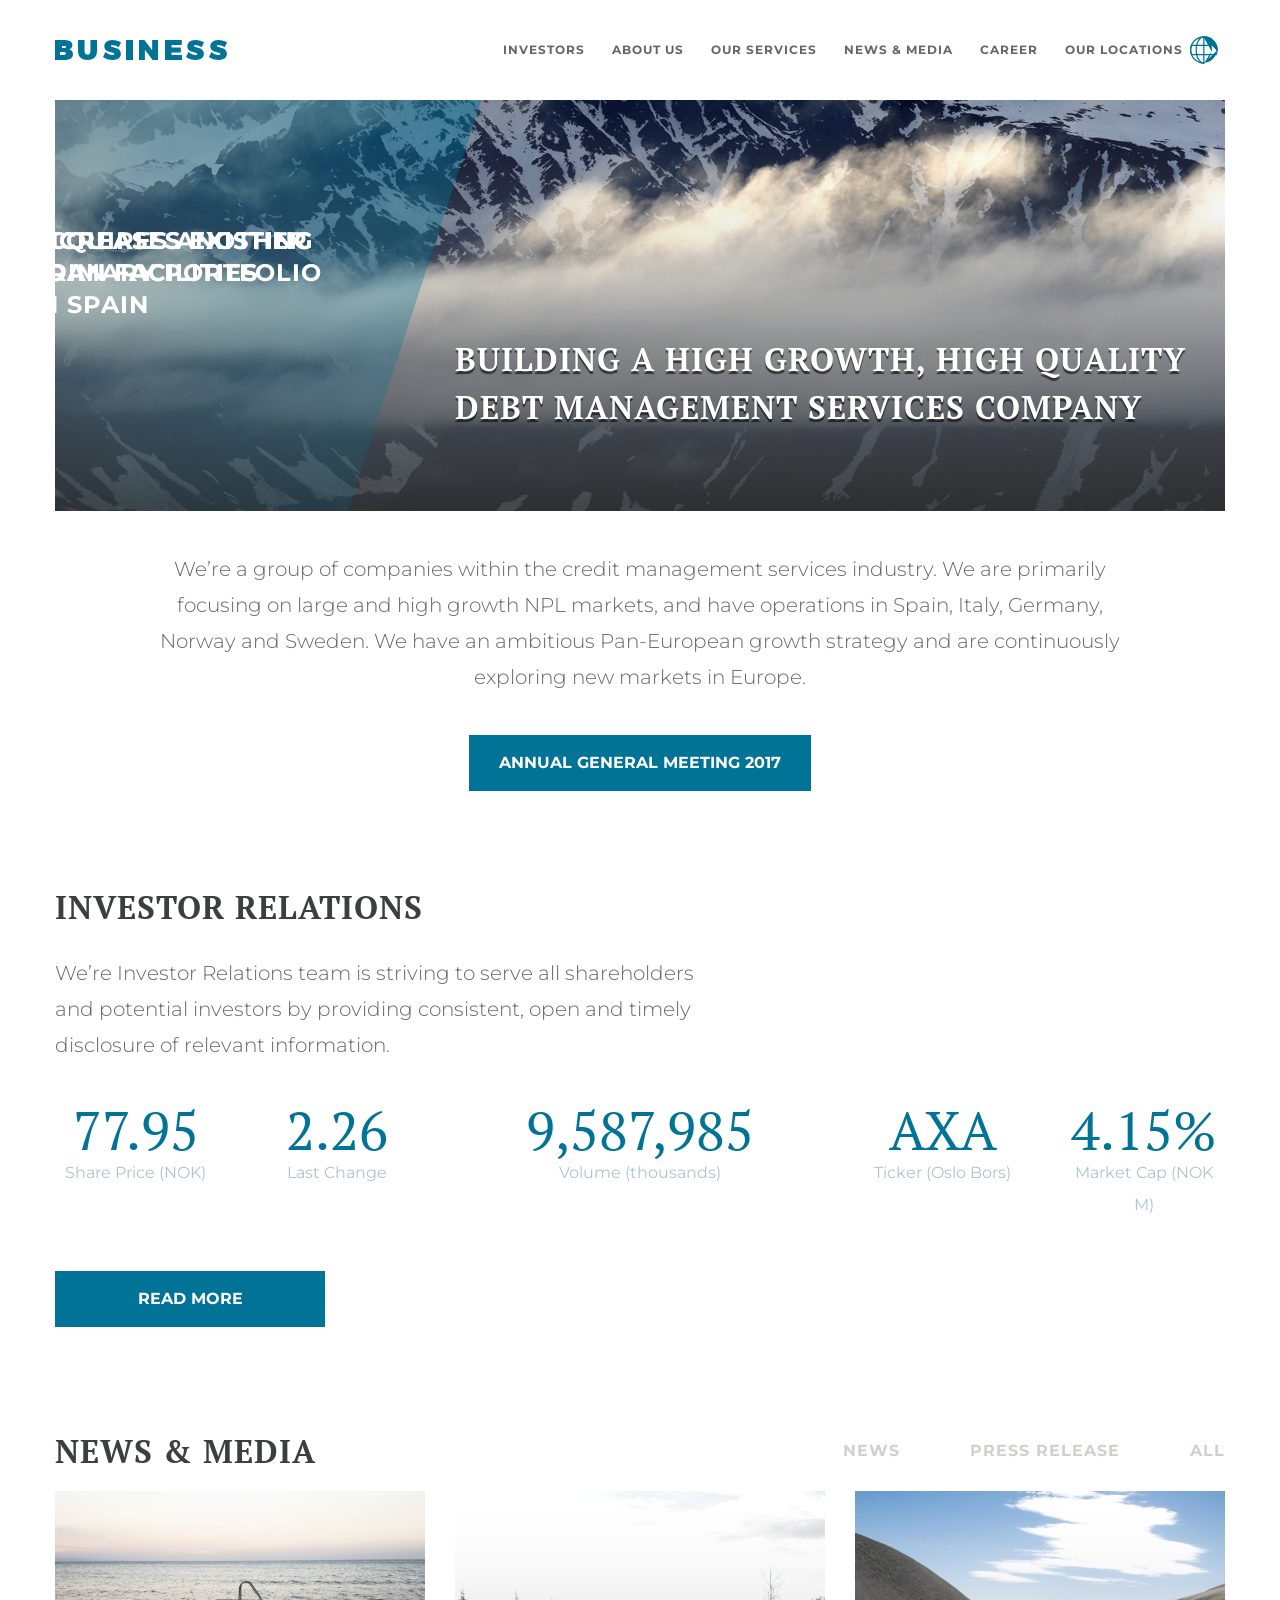
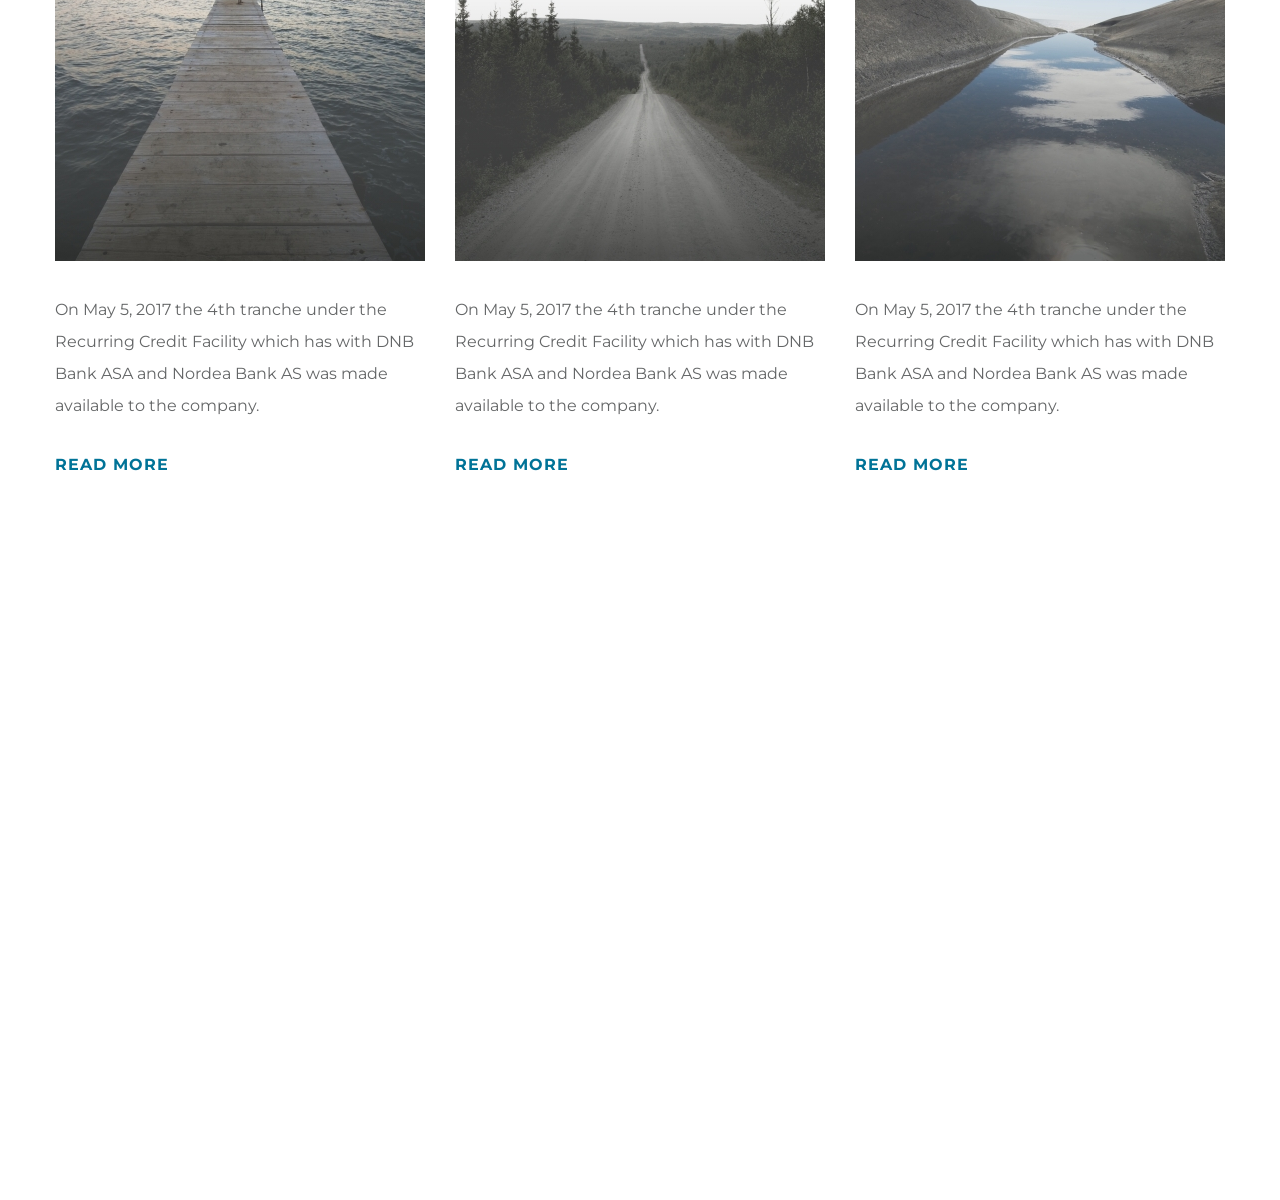
==== index.html @ c6683159 "Expereiment with news&media section" ====
<!DOCTYPE html>
<html lang="en">

<head>
	<meta charset="UTF-8">
	<meta http-equiv="X-UA-Compatible" content="IE=edge">
	<meta name="viewport" content="width=device-width, initial-scale=1.0">
	<title>Bussiness UI</title>
	<link rel="stylesheet" href="css/styles.css">
</head>

<body>
	<div class="wrapper">
		<div class="container">
			<header class="header">
				<div class="header__row">
					<a class="header__logo"><img src="images/Header/logo1.svg" alt=""></a>
					<div class="header__burger">
						<span></span>
						<span></span>
						<span></span>
					</div>
					<nav class="header__menu menu">
						<ul class="menu__list">
							<li><a class="menu__link" href=""><span>Investors</span></a></li>
							<li><a class="menu__link" href=""><span>About Us</span></a></li>
							<li><a class="menu__link" href=""><span>Our Services</span></a></li>
							<li><a class="menu__link" href=""><span>News & Media</span></a></li>
							<li><a class="menu__link" href=""><span>Career</span></a></li>
							<li><a class="menu__link menu__link--location" href=""><span>Our Locations</span></a></li>
						</ul>
					</nav>
				</div>
			</header>
			<main class="main">
				<div class="about">
					<div class="about__motto motto">
						<div class="motto__picture ibg bluebg"><img src="images/Motto/img1.jpg" alt=""></div>
						<div class="motto__text">Building a high growth, high quality debt management services company</div>
					</div>
					<div class="about__centered-block centered-block">
						<div class="centered-block__text text">We’re a group of companies within the credit management services industry. We are primarily focusing on large and high growth NPL markets, and have operations in Spain, Italy, Germany, Norway and Sweden. We have an ambitious Pan-European
							growth
							strategy and
							are continuously exploring new markets in Europe.</div>
						<a href="" class="centered-block__button button"><span>Annual General Meeting 2017</span></a>
					</div>
				</div>
				<section class="ir">
					<div class="ir__title title">Investor Relations</div>
					<div class="ir__text text">We’re Investor Relations team is striving to serve all shareholders and potential investors by providing consistent, open and timely disclosure of relevant information.</div>
					<div class="ir__index index">
						<div class="index__item">
							<div class="index__body">
								<div class="index__value">77.95</div>
								<div class="index__parameter">Share Price (NOK)</div>
							</div>
						</div>
						<div class="index__item">
							<div class="index__body">
								<div class="index__value">2.26</div>
								<div class="index__parameter">Last Change</div>
							</div>
						</div>
						<div class="index__item index__item--big">
							<div class="index__body">
								<div class="index__value">9,587,985</div>
								<div class="index__parameter">Volume (thousands)</div>
							</div>
						</div>
						<div class="index__item">
							<div class="index__body">
								<div class="index__value">AXA</div>
								<div class="index__parameter">Ticker (Oslo Bors)</div>
							</div>
						</div>
						<div class="index__item">
							<div class="index__body">
								<div class="index__value">4.15%</div>
								<div class="index__parameter">Market Cap (NOK M)</div>
							</div>
						</div>
					</div>
					<a href="" class="ir__button button"><span>Read More</span></a>
				</section>
				<section class="media">
					<div class="media__header">
						<div class="media__header-column">
							<div class="media__title title">News & Media</div>
						</div>
						<div class="media__header-column">
							<a href="" class="media__radio">News</a>
							<a href="" class="media__radio">Press Release</a>
							<a href="" class="media__radio">All</a>
						</div>
					</div>
					<div class="media__body">
						<div class="media__column">
							<div class="media__item item-media">
								<div class="item-media__radio">Press Release</div>
								<a class="item-media__image"><img src="images/Media/img1.jpg" alt="">
									<a class="item-media__title">increases existing loan facilities</a>
								</a>
								<div class="item-media__text">On May 5, 2017 the 4th tranche under the Recurring Credit Facility which has with DNB Bank ASA and Nordea Bank AS was made available to the company.</div>
								<a href="" class="item-media__link">Read More</a>
							</div>
						</div>
						<div class="media__column">
							<div class="media__item item-media">
								<div class="item-media__radio">News</div>
								<a class="item-media__image"><img src="images/Media/img2.jpg" alt="">
									<a class="item-media__title">acquires another primary portfolio in spain</a>
								</a>
								<div class="item-media__text">On May 5, 2017 the 4th tranche under the Recurring Credit Facility which has with DNB Bank ASA and Nordea Bank AS was made available to the company.</div>
								<a href="" class="item-media__link">Read More</a>
							</div>
						</div>
						<div class="media__column">
							<div class="media__item item-media">
								<div class="item-media__radio">Press Release</div>
								<a class="item-media__image"><img src="images/Media/img3.jpg" alt="">
									<a class="item-media__title">increases existing loan facilities</a>
								</a>
								<div class="item-media__text">On May 5, 2017 the 4th tranche under the Recurring Credit Facility which has with DNB Bank ASA and Nordea Bank AS was made available to the company.</div>
								<a href="" class="item-media__link">Read More</a>
							</div>
						</div>
					</div>
				</section>

			</main>

			<footer class="footer">

			</footer>

		</div>
		<script src="https://code.jquery.com/jquery-3.4.1.slim.min.js"></script>
		<!-- Задает классы Active при нажатии на меню-бургер. -->
		<script src="js/script.js"></script>
	</div>
</body>

</html>
---- css/styles.css ----
@charset "UTF-8";
@import url("https://fonts.googleapis.com/css2?family=Montserrat:wght@300;400;700&display=swap");
@import url("https://fonts.googleapis.com/css2?family=PT+Serif:wght@400;700&display=swap");
* {
   margin: 0;
   padding: 0;
}

*,
:before,
:after {
   box-sizing: border-box;
}

ul li {
   list-style-type: none;
}

img {
   vertical-align: top;
   max-width: 100%;
}

a,
a:visited,
a:hover {
   text-decoration: none;
}

a,
button {
   cursor: pointer;
}

html,
body {
   height: 100%;
   width: 100%;
   min-width: 320px;
}

.ibg {
   background-repeat: no-repeat;
   background-size: cover;
   background-position: center;
}

.ibg img {
   display: none;
}

/*Шрифты*/
/*===================*/
.bluebg {
   position: relative;
   overflow: hidden;
}
.bluebg:after {
   content: "";
   background-image: linear-gradient(198deg, #007397 0%, rgba(0, 115, 151, 0) 100%);
   transform: rotate(18deg);
   position: absolute;
   /*Сомневался. Фиксированное значение ширины норм. Он даже не указал max-width. 
   'В идеале, конечно, в этом квадврате вместо пиксельных значений надо подгонять по процентам всё.'*/
   width: 35%;
   height: 130%;
   top: -95px;
   left: -50px;
   opacity: 0.5;
}

.title {
   font-size: 32px;
   line-height: 48px;
   letter-spacing: 1px;
   text-transform: uppercase;
   font-weight: 700;
   color: #3c3f3d;
   font-family: "PT Serif", serif;
}

/*===================*/
:root {
   font-size: calc(0.4 * 1em + 0.5 * 1vw * 16 / 14.4);
}

body {
   font-family: "Montserrat", sans-serif;
}

.wrapper {
   min-height: 100%;
   width: 100%;
}

.container {
   width: 100%;
   max-width: 1170px;
   margin: 0 auto;
}

main {
   min-height: 300vh;
}

.header {
   /*ОБРАТИТЬ ВНИМАНИЕ! Задает высоту хэдера фиксом, а не через паддинги, как я хотел сделать. 
   	Задает высоту не самому тегу <header>, а его ближайшему потомку-обертке header-row.
   	Проще выровнять элементы по вертикали, используя flex, а не изголяясь с line-height для текста и vertical-align для img*/
   /*ОБРАТИТЬ ВНИМАНИЕ! На кучу лишнего кода при вставки адаптивных изображений.*/
}
.header__row {
   display: flex;
   justify-content: space-between;
   /*Space-between как более понятная и управляемая альтернатива margin-right:auto.*/
   align-items: center;
   height: 100px;
   /*line-height: 100px;*/
}
.header__logo {
   display: inline-block;
   /*!*/
   /*margin-right: auto;*/
   width: 172px;
   /*!*/
   /*height: 20px;
   position: relative;*/
}
.header__logo img {
   max-width: 100%;
   /*!*/
   vertical-align: middle;
   /* position: absolute;
   height: 100%;
   top: 0;
   left: 0;
   object-fit: contain;*/
}
.header__burger {
   display: none;
}
.menu__list {
   display: flex;
   align-items: center;
}
.menu__list li {
   margin-right: 27px;
}
.menu__list li:last-child {
   margin-right: 0;
}
.menu__link {
   font-size: 12px;
   display: inline-block;
   line-height: 28px;
   font-weight: 700;
   color: #646667;
   text-transform: uppercase;
   letter-spacing: 1px;
}
.menu__link span {
   position: relative;
   /*!*/
   display: block;
}
.menu__link span:after {
   content: "";
   position: absolute;
   /*!*/
   left: 50%;
   /*!*/
   width: 0;
   /*!*/
   height: 1px;
   /*!*/
   background-color: #007397;
   /*!*/
   bottom: 0;
   /*!*/
   transition: 0.3s 0s;
   /*!*/
}
.menu__link:hover {
   color: #007397;
   /*!*/
}
.menu__link:hover span:after {
   left: 0;
   /*!*/
   width: 100%;
   /*!*/
}
.menu__link--location {
   position: relative;
   padding-right: 42px;
}
.menu__link--location:after {
   content: "";
   position: absolute;
   top: 0px;
   right: 7px;
   width: 28px;
   height: 28px;
   background: url("../images/Header/icon1.svg") center no-repeat;
   background-size: cover;
}

/*=======================================MOTTTO===========================================================*/
.about {
   margin-bottom: 92px;
}
.about__motto {
   margin-bottom: 40px;
}

.motto {
   position: relative;
   height: 411px;
   /*Можно по-разному задавать высоту. Пробовать процентами через паддинг. Но сейчас это не нужно, поэтому оставлю фикс.*/
}
.motto__picture {
   position: absolute;
   width: 100%;
   height: 100%;
   background-image: url("../images/Motto/img1.jpg");
   top: 0;
   left: 0;
}
.motto__text {
   position: absolute;
   max-width: 770px;
   /*Я задал Width, а он задал Max-Width. Его вариант лучше для адаптива. Фиксированное значение норм.*/
   bottom: 80px;
   right: 0;
   padding-right: 20px;
   font-size: 32px;
   line-height: 48px;
   letter-spacing: 1px;
   text-shadow: 0 3px 1px rgba(0, 0, 0, 0.6);
   text-transform: uppercase;
   font-family: "PT Serif", serif;
   color: #ffffff;
   font-weight: 700;
}

.button {
   display: inline-block;
   background-color: #007397;
   padding: 0px 30px;
   /*!*/
   height: 56px;
   /*Задает высоту кнопки через фикс, а не через верхний и нижний паддинг, как делал я. Не знаю почему.*/
   line-height: 56px;
   /*!*/
   font-size: 16px;
   color: #ffffff;
   font-weight: 700;
   text-transform: uppercase;
   cursor: pointer;
   position: relative;
   /*Сначала :hover, потом :after. Можно использовать, но в такой последовательности*/
}
.button span {
   position: relative;
   z-index: 1;
   /*'Я сделал span для того, чтобы поднять z-index'. Z-index работает только для позиционированных элементов, поэтому задаем нашему span позицию relative.*/
}
.button:after {
   content: "";
   position: absolute;
   width: 0;
   height: 100%;
   top: 0;
   left: 50%;
   background-color: #00526b;
   transition: 0.3s 0s;
   /*!*/
}
.button:hover:after {
   width: 100%;
   left: 0;
}

.text {
   font-size: 20px;
   line-height: 36px;
   color: #646667;
   font-weight: 300;
}

.centered-block {
   text-align: center;
   /*Переписал HTML код, чтобы вставить здесь этот text-align*/
}
.centered-block__text {
   max-width: 970px;
   /*!*/
   margin: 0 auto;
   /*!*/
}
.centered-block__button {
   margin-top: 40px;
}

/*================================INVESTOК RELATIONS=============================*/
.ir {
   margin-bottom: 100px;
}
.ir__title {
   margin-bottom: 24px;
}
.ir__text {
   margin-bottom: 40px;
   max-width: 670px;
   /*!*/
}
.ir__index {
   margin: 0px -5px 50px -5px;
   /*!*/
}
.ir__button {
   min-width: 270px;
   /*!*/
   text-align: center;
   /*!*/
}

.index {
   display: flex;
   justify-content: space-between;
}
.index__item {
   flex: 0 0 calc(170 / 1170 * 100%);
   /*!*/
   padding: 0 5px;
   /*!*/
}
.index__item--big {
   flex: 0 0 calc(370 / 1170 * 100%);
}
.index__body {
   display: flex;
   flex-direction: column;
}
.index__value {
   font-size: 54px;
   line-height: 1;
   text-transform: uppercase;
   color: #007397;
   font-family: "PT Serif", serif;
   text-align: center;
}
.index__parameter {
   font-size: 16px;
   line-height: 32px;
   color: #aec3d4;
   text-align: center;
}

/*=========================================NEWS&MEDIA==================================*/
.media {
   /*=========================================ADAPTIVE==================================*/
   /*====================НОВЫЙ БРЕЙКПОИНТ==============*/
   /*====================НОВЫЙ БРЕЙКПОИНТ==============*/
   /*====================НОВЫЙ БРЕЙКПОИНТ==============*/
}
.media__header {
   display: flex;
   align-items: center;
   justify-content: space-between;
}
.media__radio {
   display: inline-block;
   font-size: 16px;
   line-height: 16px;
   letter-spacing: 1px;
   color: #d3cfce;
   font-weight: 700;
   text-transform: uppercase;
}
.media__radio:not(:last-child) {
   margin-right: 66px;
}
.media__radio:hover {
   color: #007397;
}
.media__body {
   display: flex;
   margin: 0 -15px;
}
.media__column {
   flex: 0 0 33.3333%;
   padding: 0 15px;
}
.media .item-media__radio {
   font-size: 12px;
   line-height: 16px;
   color: #ffffff;
   font-weight: 700;
}
.media .item-media__image {
   display: inline-block;
   position: relative;
   width: -webkit-fit-content;
   width: -moz-fit-content;
   width: fit-content;
   height: -webkit-fit-content;
   height: -moz-fit-content;
   height: fit-content;
   margin-bottom: 30px;
   overflow: hidden;
}
.media .item-media__image img {
   max-width: 100%;
}
.media .item-media__title {
   position: absolute;
   max-width: 310px;
   width: calc(310 / 370 * 100%);
   height: -webkit-max-content;
   height: max-content;
   top: 225px;
   left: 30px;
   font-size: 24px;
   line-height: 32px;
   letter-spacing: 1px;
   color: #ffffff;
   font-weight: 700;
   text-transform: uppercase;
}
.media .item-media__text {
   font-size: 16px;
   line-height: 32px;
   color: #646667;
   margin-bottom: 35px;
}
.media .item-media__link {
   display: inline-block;
   font-size: 16px;
   line-height: 16px;
   letter-spacing: 1px;
   color: #007397;
   font-weight: 700;
   text-transform: uppercase;
   transition: 0.3s 0s;
}
.media .item-media__link:hover {
   background-color: #007397;
   color: #fff;
}
@media (max-width: 1170px) {
   .media .container {
      max-width: 970px;
      /*!*/
   }
   .media .menu__list li {
      margin-right: 25px;
      /*!*/
   }
   .media .motto__text {
      max-width: 670px;
      /*!*/
      font-size: 28px;
      /*!*/
      line-height: 44px;
      /*!*/
   }
   .media .index__parameter {
      font-size: 14px;
      line-height: 28px;
   }
   .media .ir__title {
      margin-bottom: 20px;
   }
   .media .ir__text {
      margin-bottom: 34px;
   }
   .media .ir__index {
      margin-bottom: 34px;
   }
   .media .about {
      margin-bottom: 85px;
   }
   .media .item-media__title {
      top: 175px;
   }
   .media .item-media__image.bluebg:after {
      width: 110%;
      height: 150%;
      top: -77px;
      left: -88px;
   }
}
@media (max-width: 992px) {
   .media .container {
      max-width: 750px;
      /*!*/
   }
   .media .header__row {
      height: 70px;
   }
   .media .menu__list li {
      margin-right: 15px;
      /*!*/
   }
   .media .header__logo {
      width: 130px;
   }
   .media .menu__link {
      font-size: 11px;
   }
   .media .menu__link--location {
      padding-right: 28px;
   }
   .media .menu__link--location:after {
      width: 18px;
      background-size: contain;
      right: 5px;
   }
   .media .about__motto {
      margin-bottom: 25px;
   }
   .media .motto {
      height: 300px;
   }
   .media .motto__text {
      max-width: 500px;
      /*!*/
      font-size: 20px;
      /*!*/
      line-height: 35px;
      /*!*/
      bottom: 50px;
   }
   .media .text {
      font-size: 16px;
      line-height: 28px;
   }
   .media .centered-block__button {
      margin-top: 25px;
   }
   .media .about {
      margin-bottom: 75px;
   }
   .media .index__value {
      font-size: 44px;
   }
   .media .index__parameter {
      font-size: 11px;
      line-height: 22px;
   }
   .media .ir__title {
      margin-bottom: 16px;
   }
   .media .ir__text {
      margin-bottom: 26px;
   }
   .media .ir__index {
      margin-bottom: 26px;
   }
   .media .about {
      margin-bottom: 60px;
   }
   .media .item-media__image.bluebg:after {
      width: 110%;
      height: 150%;
      top: -77px;
      left: -60px;
   }
   .media .item-media__title {
      top: 75px;
      font-size: 18px;
      line-height: 24px;
      max-width: 75%;
   }
}
@media (max-width: 767px) {
   .media {
      /*В заготовках в свойствах бургера прописана позиция абсолют, 
      но html-код в данной ситуации позволяет отказаться от абсолюта.*/
   }
   .media .header__row {
      height: 50px;
      padding: 0 10px;
   }
   .media .header__logo {
      position: relative;
      z-index: 2;
   }
   .media .header__menu {
      position: fixed;
      width: 100%;
      height: 100%;
      top: -100%;
      left: 0;
      /*По умолчанию убираем меню, чтобы вызвать его далее при нажатии на бургер*/
      z-index: 1;
      background-color: #fff;
      padding: 100px 10px 20px 10px;
      overflow: auto;
      /*Важный элемент адаптива, чтобы можно было на узких мобилках долистать до всех пунктов меню*/
      transition: 0.5s 0s;
   }
   .media .header__menu.active {
      top: 0;
   }
   .media .menu__list {
      display: block;
   }
   .media .menu__list li {
      text-align: center;
      margin: 0;
      padding-bottom: 30px;
   }
   .media .menu__list li:last-child {
      padding-bottom: 0;
   }
   .media .menu__link {
      font-size: 16px;
   }
   .media .header__burger {
      display: block;
      /*Задает для бургера block, а не inline-block. 
      Но разницы наверное нет, так как высота и ширина фикс.*/
      width: 40px;
      height: 30px;
      position: relative;
      cursor: pointer;
      /*!*/
      z-index: 2;
   }
   .media .header__burger span {
      position: absolute;
      width: 100%;
      height: 4px;
      left: 0;
      background-color: #646667;
      transition: 0.3s 0s;
      /*!*/
   }
   .media .header__burger span:nth-child(1) {
      top: 0;
   }
   .media .header__burger span:nth-child(2) {
      top: 13px;
      height: 4px;
   }
   .media .header__burger span:nth-child(3) {
      bottom: 0;
   }
   .media .header__burger.active span:nth-child(1) {
      transform: rotate(-45deg);
      top: 13px;
   }
   .media .header__burger.active span:nth-child(2) {
      display: none;
   }
   .media .header__burger.active span:nth-child(3) {
      transform: rotate(45deg);
      bottom: 13px;
   }
   .media .motto {
      height: auto;
      min-height: 250px;
      display: flex;
      justify-content: center;
      align-items: center;
   }
   .media .motto__text {
      max-width: none;
      text-align: center;
      padding: 20px;
      position: relative;
      bottom: 0;
   }
   .media .button {
      font-size: 14px;
   }
   .media .about {
      margin-bottom: 50px;
   }
   .media .ir__title {
      margin-bottom: 12px;
   }
   .media .ir__text {
      margin-bottom: 20px;
   }
   .media .ir__index {
      margin-bottom: 20px;
   }
   .media .index {
      flex-wrap: wrap;
      justify-content: flex-start;
   }
   .media .index__item {
      flex: 0 0 50%;
   }
   .media .index__item--big {
      flex: 0 0 100%;
   }
   .media .index__value {
      font-size: 36px;
   }
   .media .index__parameter {
      font-size: 11px;
      line-height: 22px;
   }
   .media .title {
      font-size: 25px;
      line-height: 33px;
   }
   .media .text {
      font-size: 16px;
      line-height: 24px;
   }
   .media .media__radio:not(:last-child) {
      margin-right: 18px;
   }
}
@media (max-width: 480px) {
   .media .ir {
      text-align: center;
   }
   .media .button {
      display: flex;
      justify-content: center;
   }
   .media .media__radio:not(:last-child) {
      margin-right: 27px;
   }
}
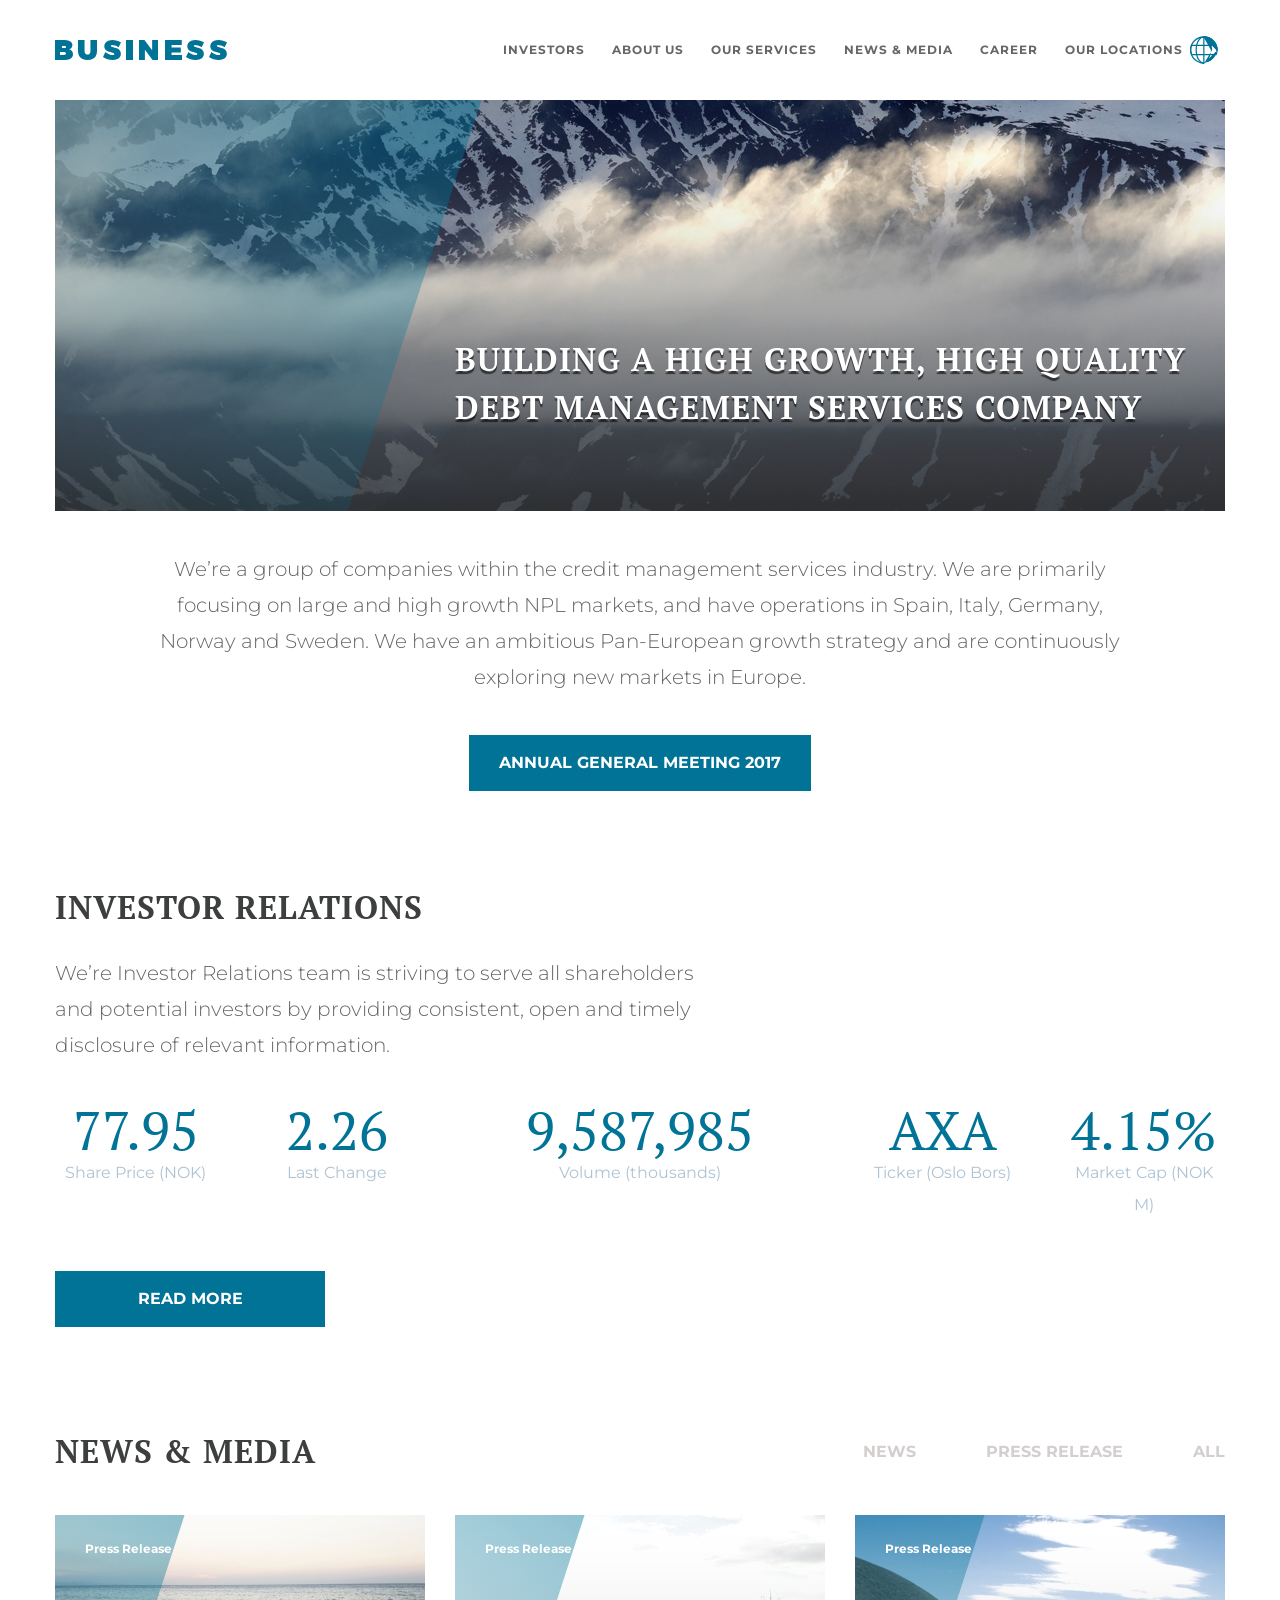
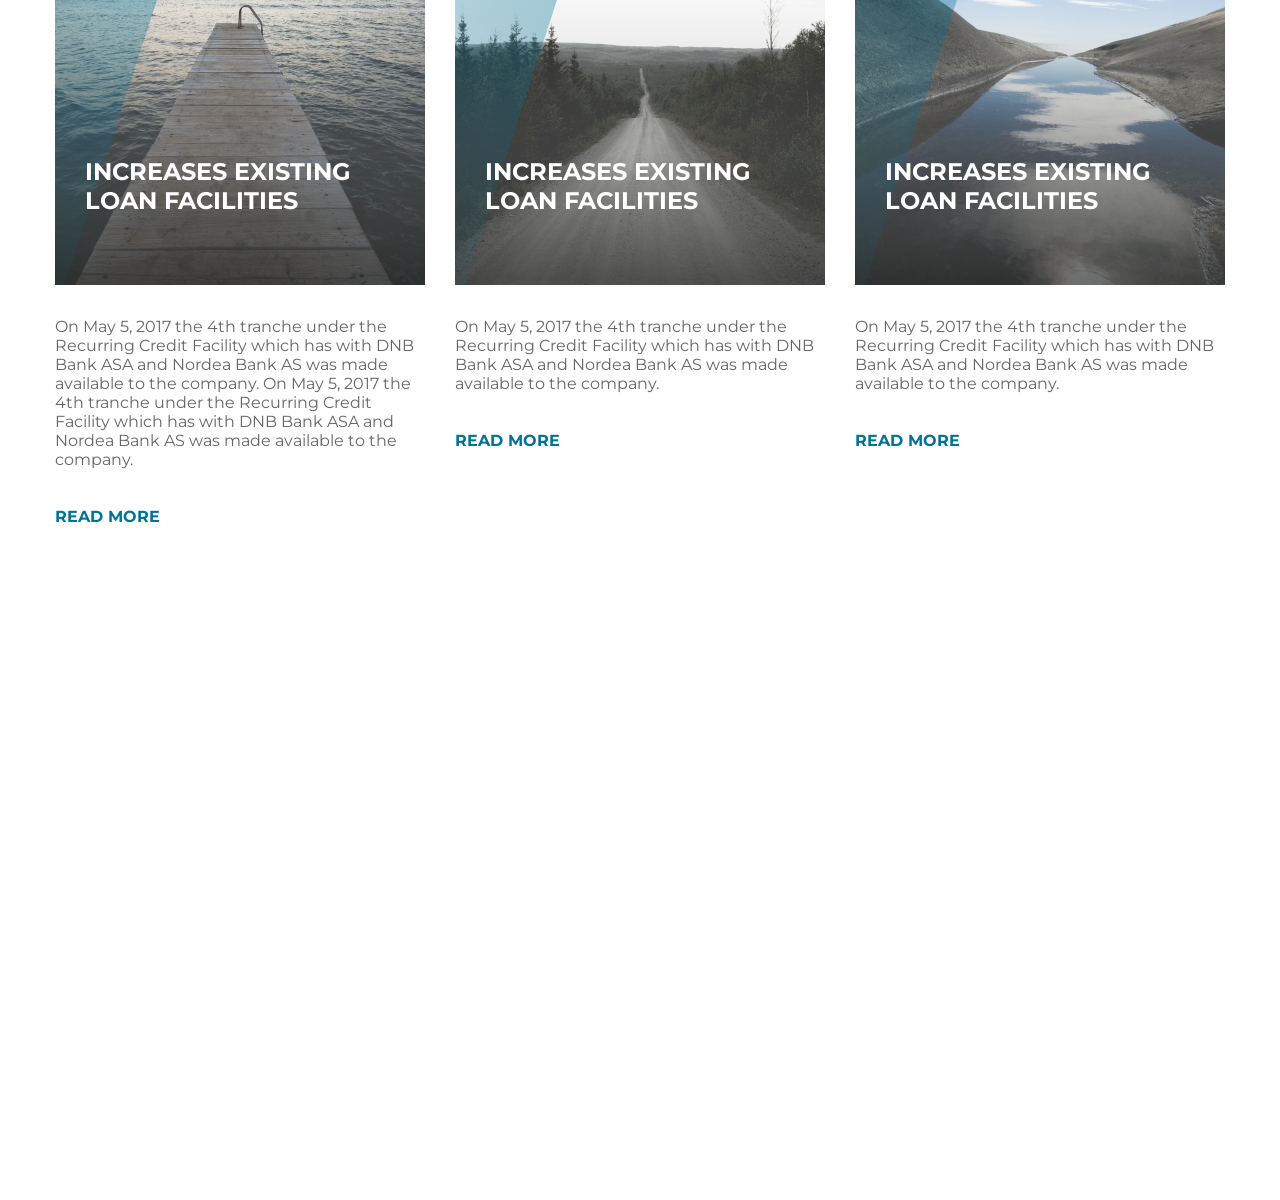
==== commit 303c2859: "Finish line" ====
--- a/index.html
+++ b/index.html
@@ -89,40 +89,56 @@
 							<div class="media__title title">News & Media</div>
 						</div>
 						<div class="media__header-column">
-							<a href="" class="media__radio">News</a>
-							<a href="" class="media__radio">Press Release</a>
-							<a href="" class="media__radio">All</a>
+							<a href="" class="media__category">News</a>
+							<a href="" class="media__category">Press Release</a>
+							<a href="" class="media__category">All</a>
 						</div>
 					</div>
 					<div class="media__body">
 						<div class="media__column">
 							<div class="media__item item-media">
-								<div class="item-media__radio">Press Release</div>
-								<a class="item-media__image"><img src="images/Media/img1.jpg" alt="">
-									<a class="item-media__title">increases existing loan facilities</a>
-								</a>
-								<div class="item-media__text">On May 5, 2017 the 4th tranche under the Recurring Credit Facility which has with DNB Bank ASA and Nordea Bank AS was made available to the company.</div>
-								<a href="" class="item-media__link">Read More</a>
+								<div class="item-media__content">
+									<div class="item-media__background-image item-media__background-image--1 bluebg ibg"><img src="images/Media/img1.jpg" alt=""></div>
+									<div class="item-media__content-figure">
+										<a class="item-media__category">Press Release</a>
+										<a class="item-media__title">increases existing loan facilities</a>
+									</div>
+								</div>
+								<div class="item-media__content-figcaption">
+									<div class="item-media__text">On May 5, 2017 the 4th tranche under the Recurring Credit Facility which has with DNB Bank ASA and Nordea Bank AS was made available to the company. On May 5, 2017 the 4th tranche under the Recurring Credit Facility which has with DNB Bank ASA
+										and Nordea Bank AS was made available to the company.</div>
+									<a href="" class="item-media__link">Read More</a>
+								</div>
 							</div>
 						</div>
 						<div class="media__column">
 							<div class="media__item item-media">
-								<div class="item-media__radio">News</div>
-								<a class="item-media__image"><img src="images/Media/img2.jpg" alt="">
-									<a class="item-media__title">acquires another primary portfolio in spain</a>
-								</a>
-								<div class="item-media__text">On May 5, 2017 the 4th tranche under the Recurring Credit Facility which has with DNB Bank ASA and Nordea Bank AS was made available to the company.</div>
-								<a href="" class="item-media__link">Read More</a>
+								<div class="item-media__content">
+									<div class="item-media__background-image item-media__background-image--2  bluebg ibg"><img src="images/Media/img2.jpg" alt=""></div>
+									<div class="item-media__content-figure">
+										<a class="item-media__category">Press Release</a>
+										<a class="item-media__title">increases existing loan facilities</a>
+									</div>
+								</div>
+								<div class="item-media__content-figcaption">
+									<div class="item-media__text">On May 5, 2017 the 4th tranche under the Recurring Credit Facility which has with DNB Bank ASA and Nordea Bank AS was made available to the company.</div>
+									<a href="" class="item-media__link">Read More</a>
+								</div>
 							</div>
 						</div>
 						<div class="media__column">
 							<div class="media__item item-media">
-								<div class="item-media__radio">Press Release</div>
-								<a class="item-media__image"><img src="images/Media/img3.jpg" alt="">
-									<a class="item-media__title">increases existing loan facilities</a>
-								</a>
-								<div class="item-media__text">On May 5, 2017 the 4th tranche under the Recurring Credit Facility which has with DNB Bank ASA and Nordea Bank AS was made available to the company.</div>
-								<a href="" class="item-media__link">Read More</a>
+								<div class="item-media__content">
+									<div class="item-media__background-image item-media__background-image--3 ibg bluebg"><img src="images/Media/img3.jpg" alt=""></div>
+									<div class="item-media__content-figure">
+										<a class="item-media__category">Press Release</a>
+										<a class="item-media__title">increases existing loan facilities</a>
+									</div>
+								</div>
+								<div class="item-media__content-figcaption">
+									<div class="item-media__text">On May 5, 2017 the 4th tranche under the Recurring Credit Facility which has with DNB Bank ASA and Nordea Bank AS was made available to the company.</div>
+									<a href="" class="item-media__link">Read More</a>
+								</div>
 							</div>
 						</div>
 					</div>
--- a/css/styles.css
+++ b/css/styles.css
@@ -97,6 +97,21 @@
    width: 100%;
    max-width: 1170px;
    margin: 0 auto;
+}
+@media (max-width: 992px) {
+   .container {
+      padding: 0 15px;
+   }
+}
+@media (max-width: 768px) {
+   .container {
+      padding: 0 15px;
+   }
+}
+@media (max-width: 480px) {
+   .container {
+      padding: 0 15px;
+   }
 }
 
 main {
@@ -358,106 +373,268 @@
 }
 
 /*=========================================NEWS&MEDIA==================================*/
-.media {
-   /*=========================================ADAPTIVE==================================*/
-   /*====================НОВЫЙ БРЕЙКПОИНТ==============*/
-   /*====================НОВЫЙ БРЕЙКПОИНТ==============*/
-   /*====================НОВЫЙ БРЕЙКПОИНТ==============*/
-}
+/*.media {
+	&__header {
+		display: flex;
+		align-items: center;
+		justify-content: space-between;
+	}
+
+	&__header-column {
+	}
+
+	&__title {
+	}
+
+	&__category {
+		display: inline-block;
+		font-size: 16px;
+		line-height: 16px;
+		letter-spacing: 1px;
+		color: #d3cfce;
+		font-weight: 700;
+		text-transform: uppercase;
+		&:not(:last-child) {
+			margin-right: 66px;
+		}
+		&:hover {
+			color: #007397;
+		}
+	}
+
+	&__body {
+		display: flex;
+		margin: 0 -15px;
+	}
+
+	&__column {
+		flex: 0 0 33.3333%;
+		padding: 0 15px;
+	}
+
+	.item-media {
+		&__category {
+			font-size: 12px;
+			line-height: 16px;
+			color: #ffffff;
+			margin-bottom: 30px;
+			overflow: hidden;
+			img {
+				max-width: 100%;
+			}
+		}
+
+		&__title {
+			position: absolute;
+			max-width: 310px;
+			width: calc(310 / 370 * 100%);
+			height: max-content;
+			top: 225px;
+			left: 30px;
+			font-size: 24px;
+			line-height: 32px;
+			letter-spacing: 1px;
+			color: #ffffff;
+			font-weight: 700;
+			text-transform: uppercase;
+		}
+
+		&__text {
+			font-size: 16px;
+			line-height: 32px;
+			color: #646667;
+			margin-bottom: 35px;
+		}
+
+		&__link {
+			display: inline-block;
+			font-size: 16px;
+			line-height: 16px;
+			letter-spacing: 1px;
+			color: #007397;
+			font-weight: 700;
+			text-transform: uppercase;
+			transition: 0.3s 0s;
+			&:hover {
+				background-color: #007397;
+				color: #fff;
+			}
+		}		font-weight: 700;
+		}
+
+		&__image {
+			display: inline-block;
+			position: relative;
+			width: fit-content;
+			height: fit-content;
+
+	}*/
 .media__header {
    display: flex;
+   justify-content: space-between;
    align-items: center;
-   justify-content: space-between;
-}
-.media__radio {
-   display: inline-block;
+   margin-bottom: 40px;
+}
+@media (max-width: 768px) {
+   .media__header {
+      display: block;
+      margin-bottom: 20px;
+   }
+}
+@media (max-width: 768px) {
+   .media__title {
+      margin-bottom: 20px;
+   }
+}
+@media (max-width: 768px) {
+   .media__header-column:nth-child(2) {
+      display: flex;
+      flex-wrap: wrap;
+      justify-content: space-between;
+   }
+}
+.media__category {
    font-size: 16px;
-   line-height: 16px;
-   letter-spacing: 1px;
    color: #d3cfce;
    font-weight: 700;
    text-transform: uppercase;
-}
-.media__radio:not(:last-child) {
-   margin-right: 66px;
-}
-.media__radio:hover {
+   margin-left: 66px;
+}
+@media (max-width: 992px) {
+   .media__category {
+      margin-left: 50px;
+   }
+}
+@media (max-width: 768px) {
+   .media__category {
+      margin: 0;
+   }
+}
+.media:hover {
    color: #007397;
 }
 .media__body {
    display: flex;
    margin: 0 -15px;
+   margin-bottom: 75px;
+}
+@media (max-width: 992px) {
+   .media__body {
+      flex-wrap: wrap;
+   }
 }
 .media__column {
    flex: 0 0 33.3333%;
    padding: 0 15px;
-}
-.media .item-media__radio {
+   /*Отдельный отступ от нижней части последнего внутреннего блока и отдельный отступ от общего блока.
+   Таким оборазом при flex-wrap наш внутренний блок будет иметь собственный отступ и не склеиваться.*/
+   margin-bottom: 35px;
+}
+@media (max-width: 992px) {
+   .media__column {
+      flex: 0 0 50%;
+   }
+}
+@media (max-width: 630px) {
+   .media__column {
+      flex: 1 1 100%;
+   }
+}
+
+.item-media {
+   max-width: 500px;
+   margin: 0 auto;
+}
+.item-media__content {
+   height: 370px;
+   position: relative;
+   margin-bottom: 32px;
+}
+@media (max-width: 630px) {
+   .item-media__content {
+      margin-bottom: 15px;
+   }
+}
+.item-media__background-image {
+   position: absolute;
+   width: 100%;
+   height: 100%;
+   top: 0;
+   left: 0;
+}
+.item-media__background-image--1 {
+   background-image: url("../images/Media/img1.jpg");
+}
+.item-media__background-image--2 {
+   background-image: url("../images/Media/img2.jpg");
+}
+.item-media__background-image--3 {
+   background-image: url("../images/Media/img3.jpg");
+}
+.item-media__content-figure {
+   position: absolute;
+   width: 100%;
+   height: 100%;
+   top: 0;
+   left: 0;
+   padding: 25px 30px;
+}
+.item-media__category {
    font-size: 12px;
-   line-height: 16px;
+   color: #fff;
+   font-weight: 700;
+}
+.item-media__category:hover {
+   text-decoration: underline;
+}
+.item-media__title {
+   position: absolute;
+   left: 0;
+   bottom: 0;
+   width: 100%;
+   padding: 0px 30px 70px 30px;
+   font-size: 24px;
    color: #ffffff;
+   text-transform: uppercase;
    font-weight: 700;
 }
-.media .item-media__image {
-   display: inline-block;
-   position: relative;
-   width: -webkit-fit-content;
-   width: -moz-fit-content;
-   width: fit-content;
-   height: -webkit-fit-content;
-   height: -moz-fit-content;
-   height: fit-content;
-   margin-bottom: 30px;
-   overflow: hidden;
-}
-.media .item-media__image img {
-   max-width: 100%;
-}
-.media .item-media__title {
-   position: absolute;
-   max-width: 310px;
-   width: calc(310 / 370 * 100%);
-   height: -webkit-max-content;
-   height: max-content;
-   top: 225px;
-   left: 30px;
-   font-size: 24px;
-   line-height: 32px;
-   letter-spacing: 1px;
-   color: #ffffff;
-   font-weight: 700;
-   text-transform: uppercase;
-}
-.media .item-media__text {
+.item-media__title:hover {
+   text-decoration: underline;
+}
+.item-media__text {
+   flex: 1;
    font-size: 16px;
-   line-height: 32px;
    color: #646667;
-   margin-bottom: 35px;
-}
-.media .item-media__link {
-   display: inline-block;
+   margin-bottom: 38px;
+}
+@media (max-width: 630px) {
+   .item-media__text {
+      margin-bottom: 15px;
+   }
+}
+.item-media__link {
    font-size: 16px;
-   line-height: 16px;
-   letter-spacing: 1px;
    color: #007397;
    font-weight: 700;
    text-transform: uppercase;
-   transition: 0.3s 0s;
-}
-.media .item-media__link:hover {
-   background-color: #007397;
-   color: #fff;
-}
+}
+.item-media__link:hover {
+   text-decoration: underline;
+}
+
+/*=========================================ADAPTIVE==================================*/
 @media (max-width: 1170px) {
-   .media .container {
+   .container {
       max-width: 970px;
       /*!*/
    }
-   .media .menu__list li {
+
+   .menu__list li {
       margin-right: 25px;
       /*!*/
    }
-   .media .motto__text {
+
+   .motto__text {
       max-width: 670px;
       /*!*/
       font-size: 28px;
@@ -465,65 +642,80 @@
       line-height: 44px;
       /*!*/
    }
-   .media .index__parameter {
+
+   .index__parameter {
       font-size: 14px;
       line-height: 28px;
    }
-   .media .ir__title {
+
+   .ir__title {
       margin-bottom: 20px;
    }
-   .media .ir__text {
+   .ir__text {
       margin-bottom: 34px;
    }
-   .media .ir__index {
+   .ir__index {
       margin-bottom: 34px;
    }
-   .media .about {
+
+   .about {
       margin-bottom: 85px;
    }
-   .media .item-media__title {
+
+   .item-media__title {
       top: 175px;
    }
-   .media .item-media__image.bluebg:after {
+
+   .item-media__image.bluebg:after {
       width: 110%;
       height: 150%;
       top: -77px;
       left: -88px;
    }
 }
+/*====================НОВЫЙ БРЕЙКПОИНТ==============*/
 @media (max-width: 992px) {
-   .media .container {
+   .container {
       max-width: 750px;
       /*!*/
    }
-   .media .header__row {
+
+   .header__row {
       height: 70px;
    }
-   .media .menu__list li {
+
+   .menu__list li {
       margin-right: 15px;
       /*!*/
    }
-   .media .header__logo {
+
+   .header__logo {
       width: 130px;
    }
-   .media .menu__link {
+
+   .menu__link {
       font-size: 11px;
    }
-   .media .menu__link--location {
+
+   .menu__link--location {
       padding-right: 28px;
    }
-   .media .menu__link--location:after {
+
+   .menu__link--location:after {
       width: 18px;
       background-size: contain;
       right: 5px;
    }
-   .media .about__motto {
+
+   .about__motto {
       margin-bottom: 25px;
    }
-   .media .motto {
+
+   .motto {
       height: 300px;
    }
-   .media .motto__text {
+
+   .motto__text {
       max-width: 500px;
       /*!*/
       font-size: 20px;
@@ -532,62 +724,70 @@
       /*!*/
       bottom: 50px;
    }
-   .media .text {
+
+   .text {
       font-size: 16px;
       line-height: 28px;
    }
-   .media .centered-block__button {
+
+   .centered-block__button {
       margin-top: 25px;
    }
-   .media .about {
+
+   .about {
       margin-bottom: 75px;
    }
-   .media .index__value {
+
+   .index__value {
       font-size: 44px;
    }
-   .media .index__parameter {
+
+   .index__parameter {
       font-size: 11px;
       line-height: 22px;
    }
-   .media .ir__title {
+
+   .ir__title {
       margin-bottom: 16px;
    }
-   .media .ir__text {
+   .ir__text {
       margin-bottom: 26px;
    }
-   .media .ir__index {
+   .ir__index {
       margin-bottom: 26px;
    }
-   .media .about {
+
+   .about {
       margin-bottom: 60px;
    }
-   .media .item-media__image.bluebg:after {
+
+   .item-media__image.bluebg:after {
       width: 110%;
       height: 150%;
       top: -77px;
       left: -60px;
    }
-   .media .item-media__title {
+
+   .item-media__title {
       top: 75px;
       font-size: 18px;
       line-height: 24px;
       max-width: 75%;
    }
 }
+/*====================НОВЫЙ БРЕЙКПОИНТ==============*/
 @media (max-width: 767px) {
-   .media {
-      /*В заготовках в свойствах бургера прописана позиция абсолют, 
-      но html-код в данной ситуации позволяет отказаться от абсолюта.*/
-   }
-   .media .header__row {
+   .header__row {
       height: 50px;
       padding: 0 10px;
    }
-   .media .header__logo {
+
+   .header__logo {
       position: relative;
       z-index: 2;
    }
-   .media .header__menu {
+
+   .header__menu {
       position: fixed;
       width: 100%;
       height: 100%;
@@ -601,24 +801,30 @@
       /*Важный элемент адаптива, чтобы можно было на узких мобилках долистать до всех пунктов меню*/
       transition: 0.5s 0s;
    }
-   .media .header__menu.active {
+   .header__menu.active {
       top: 0;
    }
-   .media .menu__list {
+
+   .menu__list {
       display: block;
    }
-   .media .menu__list li {
+
+   .menu__list li {
       text-align: center;
       margin: 0;
       padding-bottom: 30px;
    }
-   .media .menu__list li:last-child {
+   .menu__list li:last-child {
       padding-bottom: 0;
    }
-   .media .menu__link {
+
+   .menu__link {
       font-size: 16px;
    }
-   .media .header__burger {
+
+   /*В заготовках в свойствах бургера прописана позиция абсолют, 
+   но html-код в данной ситуации позволяет отказаться от абсолюта.*/
+   .header__burger {
       display: block;
       /*Задает для бургера block, а не inline-block. 
       Но разницы наверное нет, так как высота и ширина фикс.*/
@@ -629,7 +835,8 @@
       /*!*/
       z-index: 2;
    }
-   .media .header__burger span {
+
+   .header__burger span {
       position: absolute;
       width: 100%;
       height: 4px;
@@ -638,94 +845,107 @@
       transition: 0.3s 0s;
       /*!*/
    }
-   .media .header__burger span:nth-child(1) {
+
+   .header__burger span:nth-child(1) {
       top: 0;
    }
-   .media .header__burger span:nth-child(2) {
+
+   .header__burger span:nth-child(2) {
       top: 13px;
       height: 4px;
    }
-   .media .header__burger span:nth-child(3) {
+
+   .header__burger span:nth-child(3) {
       bottom: 0;
    }
-   .media .header__burger.active span:nth-child(1) {
+
+   .header__burger.active span:nth-child(1) {
       transform: rotate(-45deg);
       top: 13px;
    }
-   .media .header__burger.active span:nth-child(2) {
+
+   .header__burger.active span:nth-child(2) {
       display: none;
    }
-   .media .header__burger.active span:nth-child(3) {
+
+   .header__burger.active span:nth-child(3) {
       transform: rotate(45deg);
       bottom: 13px;
    }
-   .media .motto {
+
+   .motto {
       height: auto;
       min-height: 250px;
       display: flex;
       justify-content: center;
       align-items: center;
    }
-   .media .motto__text {
+
+   .motto__text {
       max-width: none;
       text-align: center;
       padding: 20px;
       position: relative;
       bottom: 0;
    }
-   .media .button {
+
+   .button {
       font-size: 14px;
    }
-   .media .about {
+
+   .about {
       margin-bottom: 50px;
    }
-   .media .ir__title {
+
+   .ir__title {
       margin-bottom: 12px;
    }
-   .media .ir__text {
+   .ir__text {
       margin-bottom: 20px;
    }
-   .media .ir__index {
+   .ir__index {
       margin-bottom: 20px;
    }
-   .media .index {
+
+   .index {
       flex-wrap: wrap;
       justify-content: flex-start;
    }
-   .media .index__item {
+
+   .index__item {
       flex: 0 0 50%;
    }
-   .media .index__item--big {
+   .index__item--big {
       flex: 0 0 100%;
    }
-   .media .index__value {
+
+   .index__value {
       font-size: 36px;
    }
-   .media .index__parameter {
+
+   .index__parameter {
       font-size: 11px;
       line-height: 22px;
    }
-   .media .title {
+
+   .title {
       font-size: 25px;
       line-height: 33px;
    }
-   .media .text {
+
+   .text {
       font-size: 16px;
       line-height: 24px;
    }
-   .media .media__radio:not(:last-child) {
-      margin-right: 18px;
-   }
-}
+}
+/*====================НОВЫЙ БРЕЙКПОИНТ==============*/
 @media (max-width: 480px) {
-   .media .ir {
+   .ir {
       text-align: center;
    }
-   .media .button {
+
+   .button {
       display: flex;
       justify-content: center;
    }
-   .media .media__radio:not(:last-child) {
-      margin-right: 27px;
-   }
 }
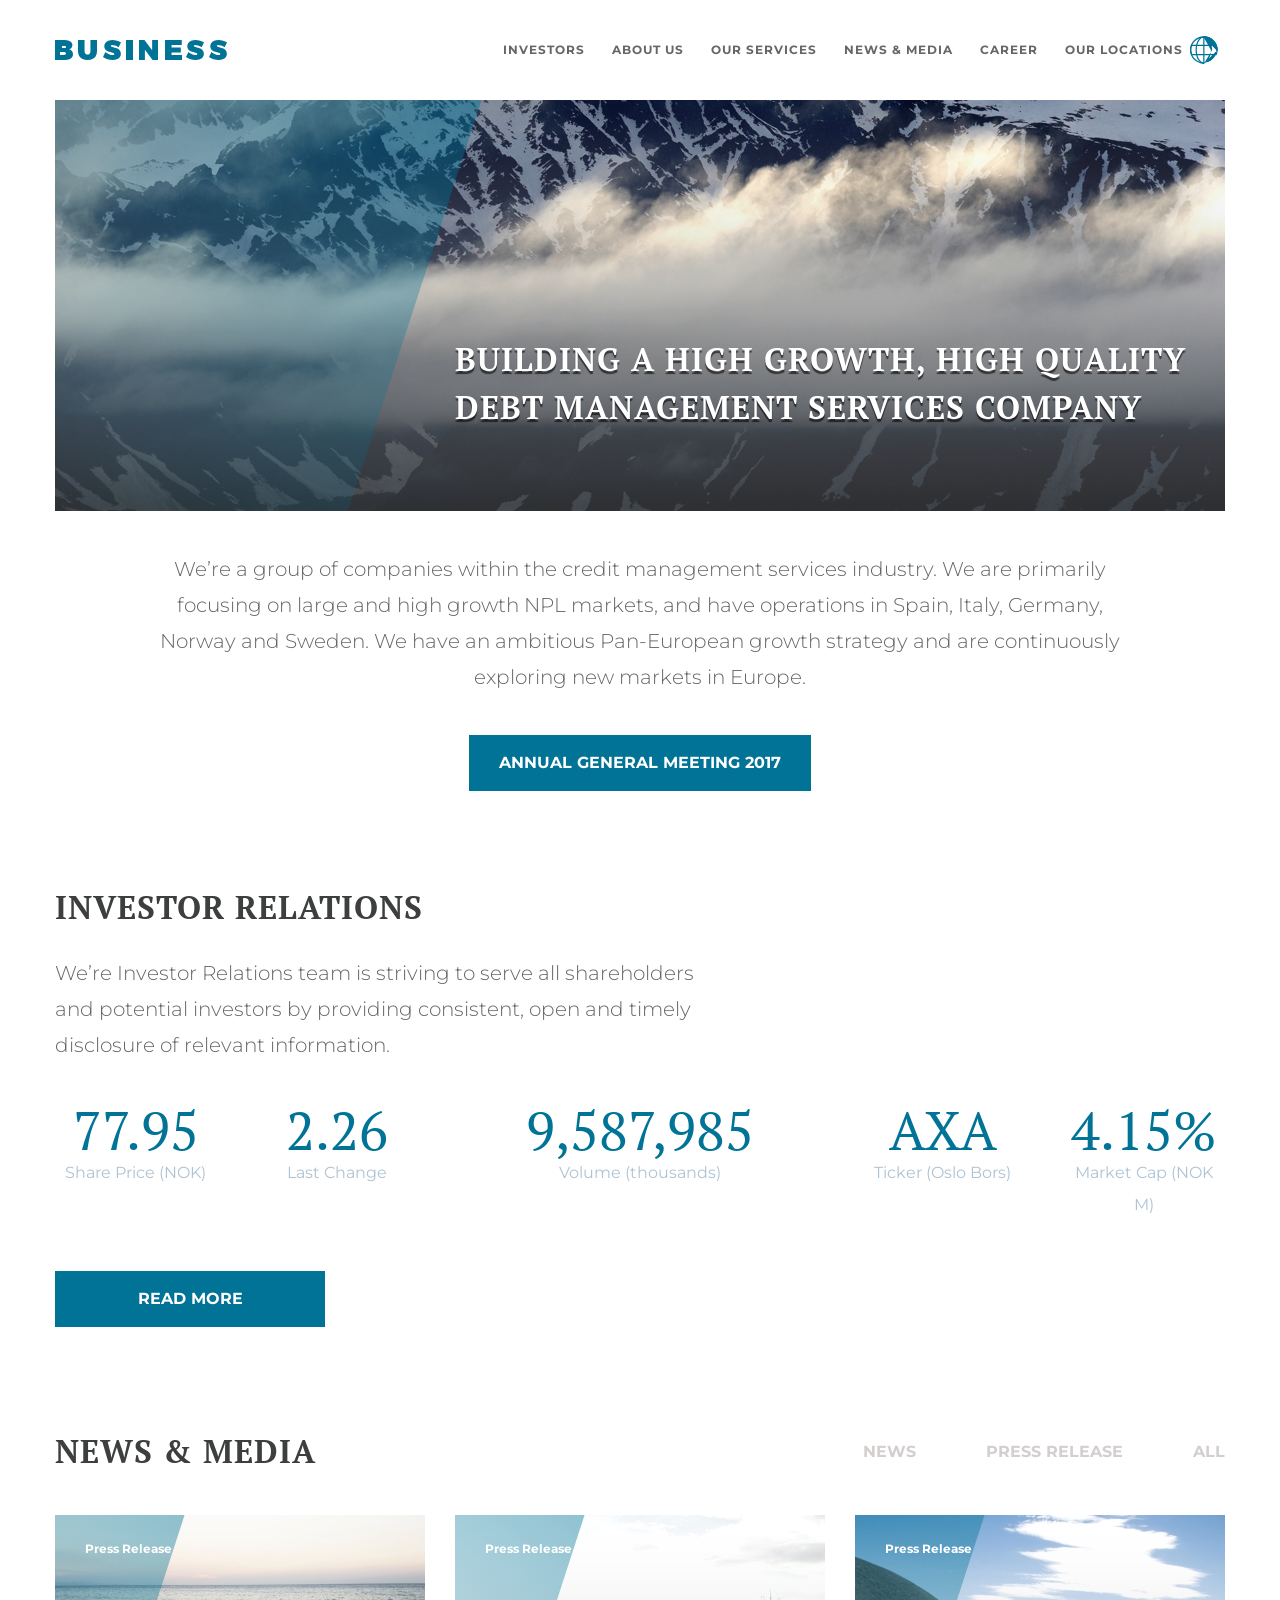
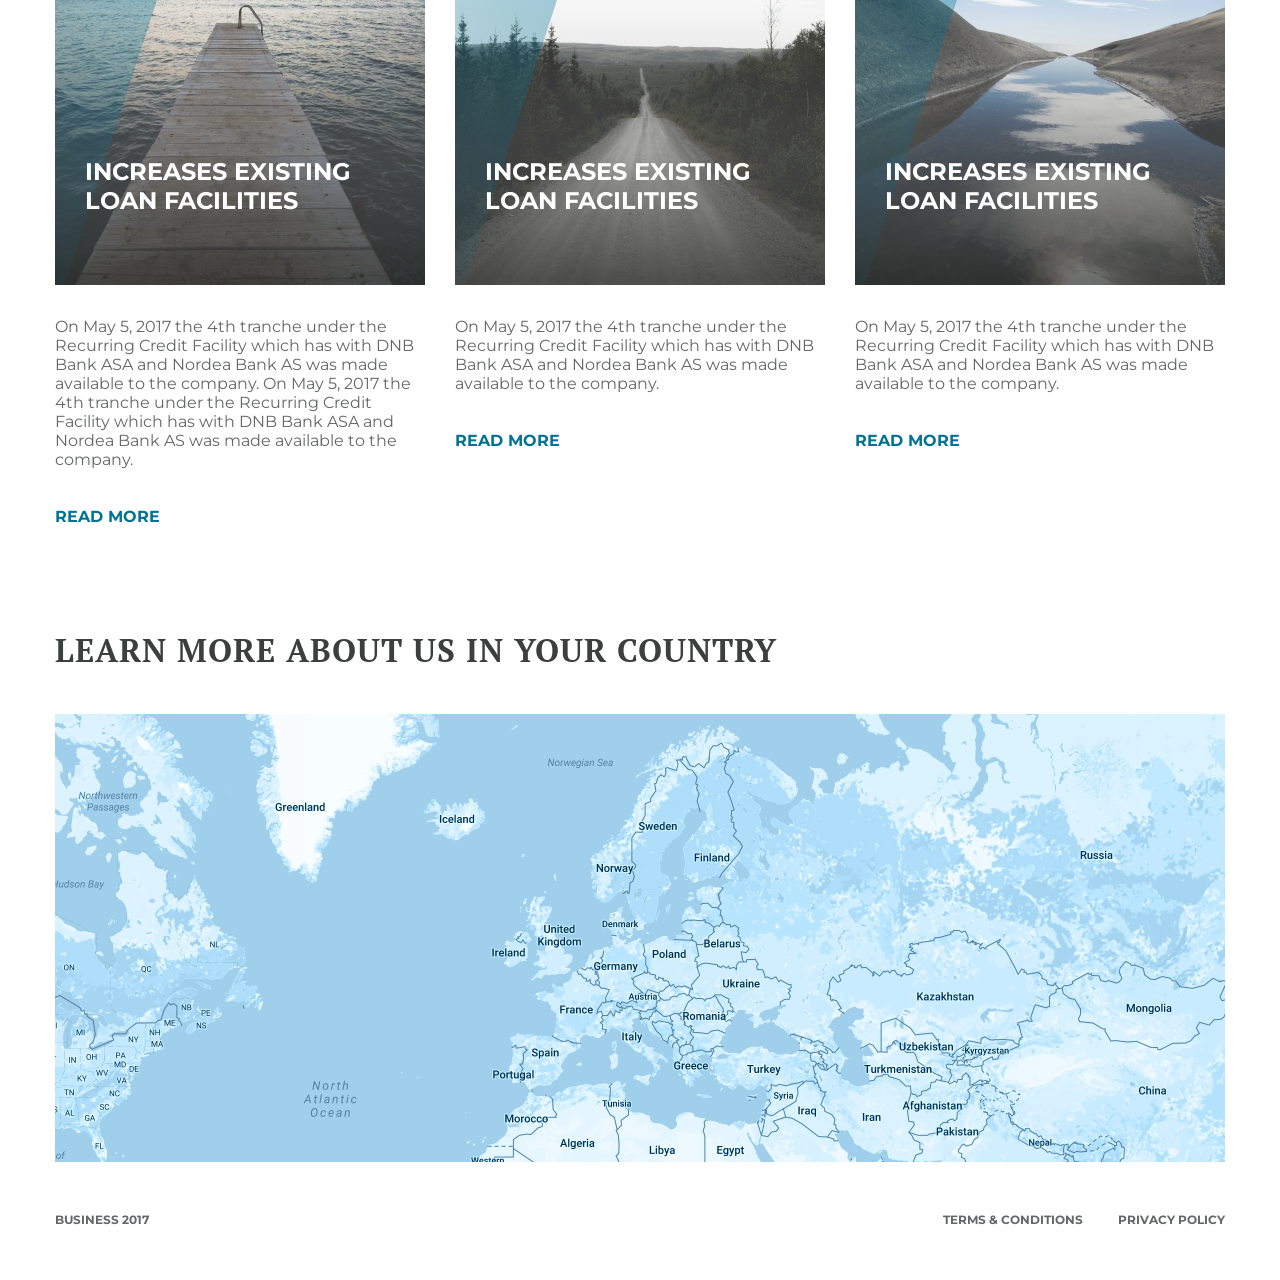
==== commit e488468f: "Final" ====
--- a/index.html
+++ b/index.html
@@ -143,17 +143,26 @@
 						</div>
 					</div>
 				</section>
-
+				<section class="country">
+					<div class="country__title title">Learn more about Us in your country</div>
+					<div class="country__map" id="map"><img src="images/country/img1.jpg" alt=""></div>
+				</section>
 			</main>
 
 			<footer class="footer">
-
+				<div class="footer__body">
+					<a class="footer__company text-footer">Business 2017</a>
+					<a class="footer__terms text-footer">Terms & Conditions</a>
+					<a class="footer__privacy-policy text-footer">Privacy Policy</a>
+				</div>
 			</footer>
 
 		</div>
-		<script src="https://code.jquery.com/jquery-3.4.1.slim.min.js"></script>
+		<script src="https://code.jquery.com/jquery-3.3.1.min.js"></script>
 		<!-- Задает классы Active при нажатии на меню-бургер. -->
 		<script src="js/script.js"></script>
+		<!-- Подключение карты требует key, то есть ключа лицензии. Выводим без ключа в демо-режиме. Ключ бесплатный, но имеет лимиты, поэтому не могу светить.-->
+		<script src="https://google.com/maps/api/js?sensor=false&amp;key="></script>
 	</div>
 </body>
 
--- a/css/styles.css
+++ b/css/styles.css
@@ -78,6 +78,18 @@
    color: #3c3f3d;
    font-family: "PT Serif", serif;
 }
+@media (max-width: 768px) {
+   .title {
+      font-size: 24px;
+      line-height: 32px;
+   }
+}
+@media (max-width: 480px) {
+   .title {
+      font-size: 20px;
+      line-height: 25px;
+   }
+}
 
 /*===================*/
 :root {
@@ -91,6 +103,7 @@
 .wrapper {
    min-height: 100%;
    width: 100%;
+   padding-bottom: 40px;
 }
 
 .container {
@@ -373,102 +386,14 @@
 }
 
 /*=========================================NEWS&MEDIA==================================*/
-/*.media {
-	&__header {
-		display: flex;
-		align-items: center;
-		justify-content: space-between;
-	}
-
-	&__header-column {
-	}
-
-	&__title {
-	}
-
-	&__category {
-		display: inline-block;
-		font-size: 16px;
-		line-height: 16px;
-		letter-spacing: 1px;
-		color: #d3cfce;
-		font-weight: 700;
-		text-transform: uppercase;
-		&:not(:last-child) {
-			margin-right: 66px;
-		}
-		&:hover {
-			color: #007397;
-		}
-	}
-
-	&__body {
-		display: flex;
-		margin: 0 -15px;
-	}
-
-	&__column {
-		flex: 0 0 33.3333%;
-		padding: 0 15px;
-	}
-
-	.item-media {
-		&__category {
-			font-size: 12px;
-			line-height: 16px;
-			color: #ffffff;
-			margin-bottom: 30px;
-			overflow: hidden;
-			img {
-				max-width: 100%;
-			}
-		}
-
-		&__title {
-			position: absolute;
-			max-width: 310px;
-			width: calc(310 / 370 * 100%);
-			height: max-content;
-			top: 225px;
-			left: 30px;
-			font-size: 24px;
-			line-height: 32px;
-			letter-spacing: 1px;
-			color: #ffffff;
-			font-weight: 700;
-			text-transform: uppercase;
-		}
-
-		&__text {
-			font-size: 16px;
-			line-height: 32px;
-			color: #646667;
-			margin-bottom: 35px;
-		}
-
-		&__link {
-			display: inline-block;
-			font-size: 16px;
-			line-height: 16px;
-			letter-spacing: 1px;
-			color: #007397;
-			font-weight: 700;
-			text-transform: uppercase;
-			transition: 0.3s 0s;
-			&:hover {
-				background-color: #007397;
-				color: #fff;
-			}
-		}		font-weight: 700;
-		}
-
-		&__image {
-			display: inline-block;
-			position: relative;
-			width: fit-content;
-			height: fit-content;
-
-	}*/
+.media {
+   margin-bottom: 65px;
+}
+@media (max-width: 768px) {
+   .media {
+      margin-bottom: 15px;
+   }
+}
 .media__header {
    display: flex;
    justify-content: space-between;
@@ -516,7 +441,6 @@
 .media__body {
    display: flex;
    margin: 0 -15px;
-   margin-bottom: 75px;
 }
 @media (max-width: 992px) {
    .media__body {
@@ -547,12 +471,23 @@
 }
 .item-media__content {
    height: 370px;
+   max-height: 370px;
    position: relative;
    margin-bottom: 32px;
+}
+@media (max-width: 768px) {
+   .item-media__content {
+      height: 300px;
+   }
 }
 @media (max-width: 630px) {
    .item-media__content {
       margin-bottom: 15px;
+   }
+}
+@media (max-width: 480px) {
+   .item-media__content {
+      height: 240px;
    }
 }
 .item-media__background-image {
@@ -618,8 +553,98 @@
    font-weight: 700;
    text-transform: uppercase;
 }
+@media (max-width: 768px) {
+   .item-media__link {
+      font-size: 14px;
+      line-height: 20px;
+   }
+}
+@media (max-width: 480px) {
+   .item-media__link {
+      font-size: 12px;
+      line-height: 18px;
+   }
+}
 .item-media__link:hover {
    text-decoration: underline;
+}
+
+/*========================================MAP========================================*/
+.country {
+   margin-bottom: 30px;
+}
+.country__title {
+   margin-bottom: 40px;
+}
+@media (max-width: 768px) {
+   .country__title {
+      margin-bottom: 15px;
+   }
+}
+.country__map {
+   height: -webkit-fit-content;
+   height: -moz-fit-content;
+   height: fit-content;
+   margin-bottom: 15px;
+}
+.country__map img {
+   min-height: 250px;
+   object-fit: cover;
+}
+
+.footer {
+   height: 40px;
+}
+.footer__body {
+   height: 100%;
+   display: flex;
+   align-items: center;
+}
+@media (max-width: 480px) {
+   .footer__body {
+      flex-direction: column;
+   }
+}
+.footer__company {
+   margin-right: auto;
+}
+@media (max-width: 480px) {
+   .footer__company {
+      margin: 0;
+   }
+}
+.footer__privacy-policy {
+   margin-left: 35px;
+}
+@media (max-width: 768px) {
+   .footer__privacy-policy {
+      margin-left: 15px;
+   }
+}
+@media (max-width: 480px) {
+   .footer__privacy-policy {
+      margin: 0;
+   }
+}
+
+.text-footer {
+   font-size: 12px;
+   line-height: 40px;
+   color: #646667;
+   font-weight: 700;
+   text-transform: uppercase;
+}
+@media (max-width: 768px) {
+   .text-footer {
+      line-height: 14px;
+      font-size: 10px;
+   }
+}
+@media (max-width: 480px) {
+   .text-footer {
+      line-height: 12px;
+      font-size: 8px;
+   }
 }
 
 /*=========================================ADAPTIVE==================================*/
@@ -928,11 +953,6 @@
       line-height: 22px;
    }
 
-   .title {
-      font-size: 25px;
-      line-height: 33px;
-   }
-
    .text {
       font-size: 16px;
       line-height: 24px;
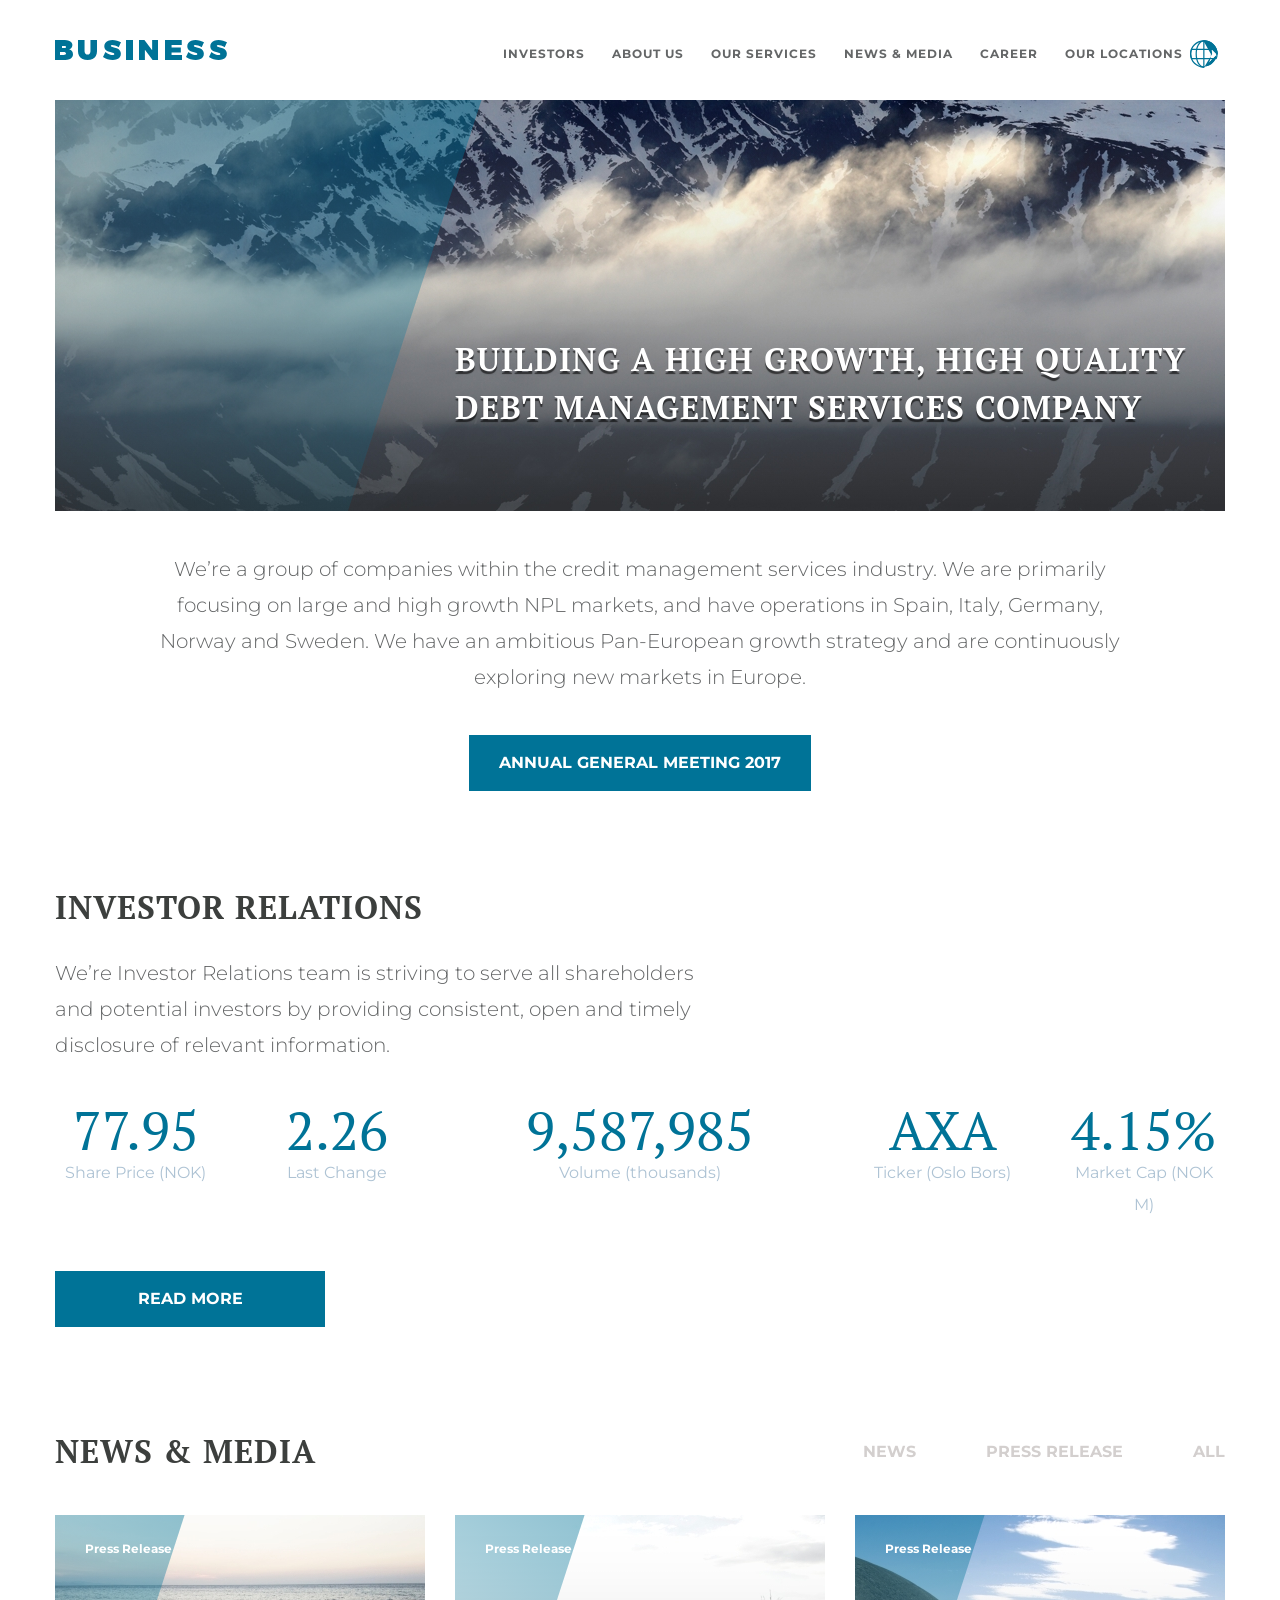
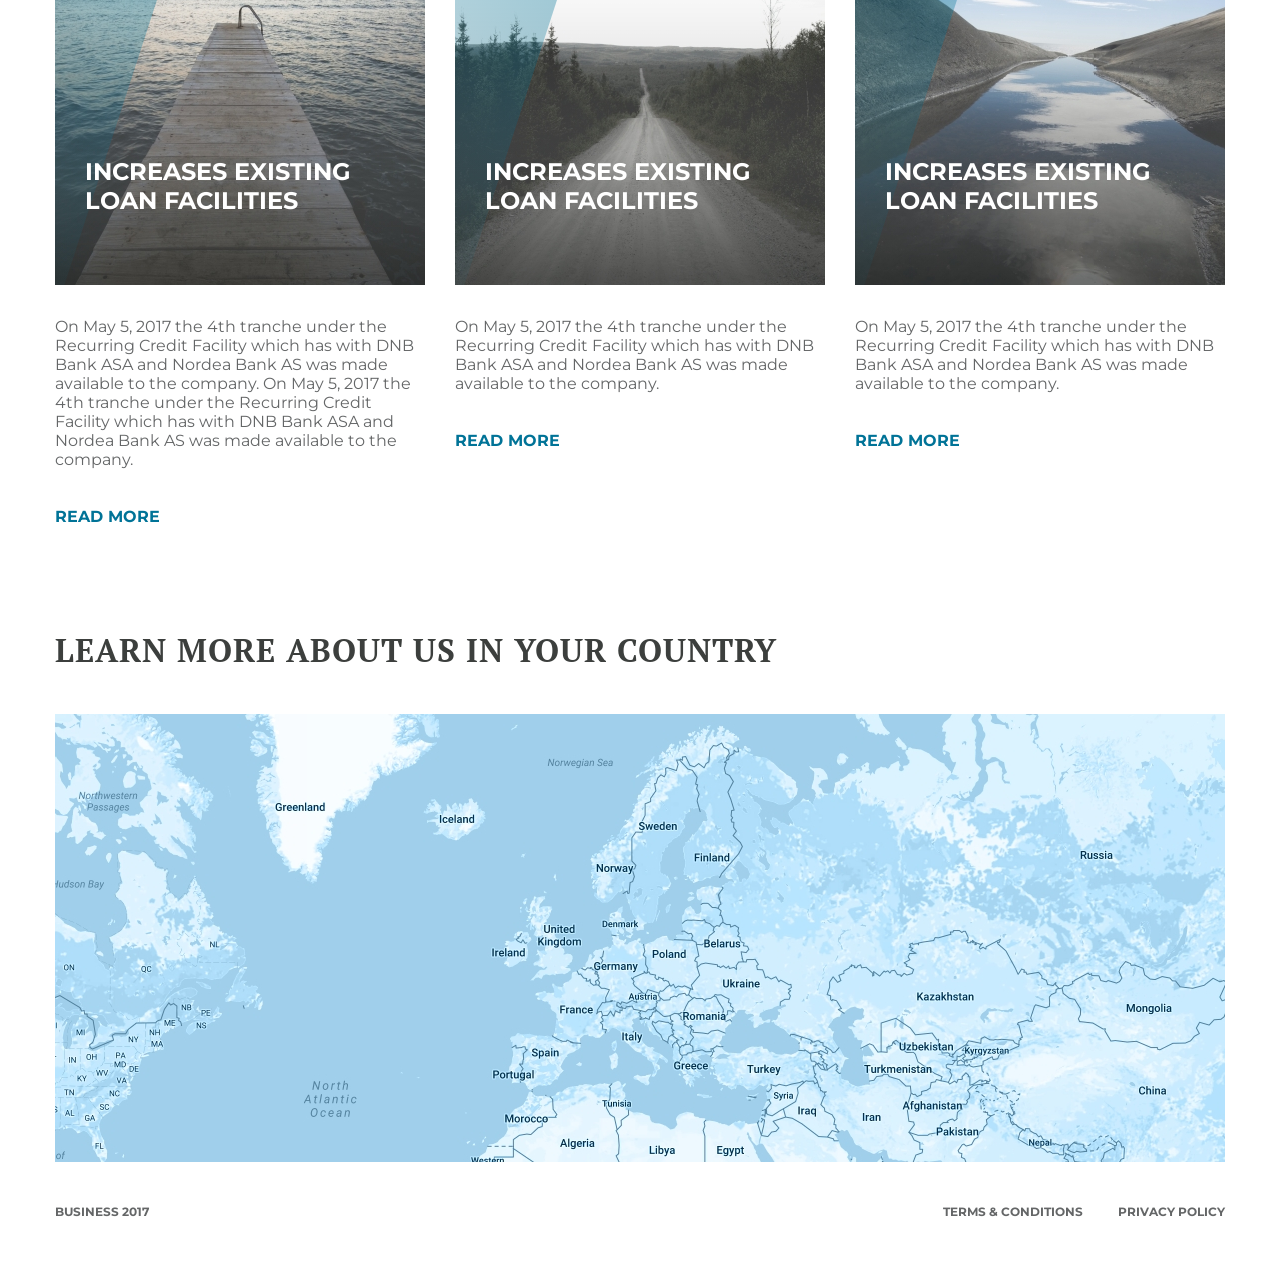
==== commit def3854b: "fix: change head title to index.html" ====
--- a/index.html
+++ b/index.html
@@ -5,7 +5,7 @@
 	<meta charset="UTF-8">
 	<meta http-equiv="X-UA-Compatible" content="IE=edge">
 	<meta name="viewport" content="width=device-width, initial-scale=1.0">
-	<title>Bussiness UI</title>
+	<title>Business UI</title>
 	<link rel="stylesheet" href="css/styles.css">
 </head>
 
--- a/css/styles.css
+++ b/css/styles.css
@@ -127,15 +127,34 @@
    }
 }
 
-main {
-   min-height: 300vh;
+@media (max-width: 768px) {
+   main {
+      margin-top: 50px;
+   }
 }
 
 .header {
+   position: relative;
+   z-index: 20;
    /*ОБРАТИТЬ ВНИМАНИЕ! Задает высоту хэдера фиксом, а не через паддинги, как я хотел сделать. 
    	Задает высоту не самому тегу <header>, а его ближайшему потомку-обертке header-row.
    	Проще выровнять элементы по вертикали, используя flex, а не изголяясь с line-height для текста и vertical-align для img*/
    /*ОБРАТИТЬ ВНИМАНИЕ! На кучу лишнего кода при вставки адаптивных изображений.*/
+}
+@media (min-width: 768px) and (max-width: 992px) {
+   .header {
+      margin-top: 30px;
+   }
+}
+@media (max-width: 768px) {
+   .header {
+      position: fixed;
+      top: 0;
+      left: 0px;
+      width: 100%;
+      background-color: #fff;
+      padding: 0 15px;
+   }
 }
 .header__row {
    display: flex;
@@ -145,6 +164,12 @@
    height: 100px;
    /*line-height: 100px;*/
 }
+@media (min-width: 768px) and (max-width: 992px) {
+   .header__row {
+      display: block;
+      text-align: left;
+   }
+}
 .header__logo {
    display: inline-block;
    /*!*/
@@ -170,11 +195,17 @@
 .menu__list {
    display: flex;
    align-items: center;
-}
-.menu__list li {
+   margin-top: 8px;
+}
+@media (min-width: 768px) and (max-width: 992px) {
+   .menu__list {
+      justify-content: space-between;
+   }
+}
+.menu li {
    margin-right: 27px;
 }
-.menu__list li:last-child {
+.menu li:last-child {
    margin-right: 0;
 }
 .menu__link {
@@ -646,6 +677,9 @@
       font-size: 8px;
    }
 }
+.text-footer:hover {
+   text-decoration: underline;
+}
 
 /*=========================================ADAPTIVE==================================*/
 @media (max-width: 1170px) {
@@ -710,7 +744,7 @@
    }
 
    .menu__list li {
-      margin-right: 15px;
+      margin-right: 10px;
       /*!*/
    }
 
@@ -719,7 +753,7 @@
    }
 
    .menu__link {
-      font-size: 11px;
+      font-size: 10px;
    }
 
    .menu__link--location {
@@ -804,7 +838,6 @@
 @media (max-width: 767px) {
    .header__row {
       height: 50px;
-      padding: 0 10px;
    }
 
    .header__logo {
